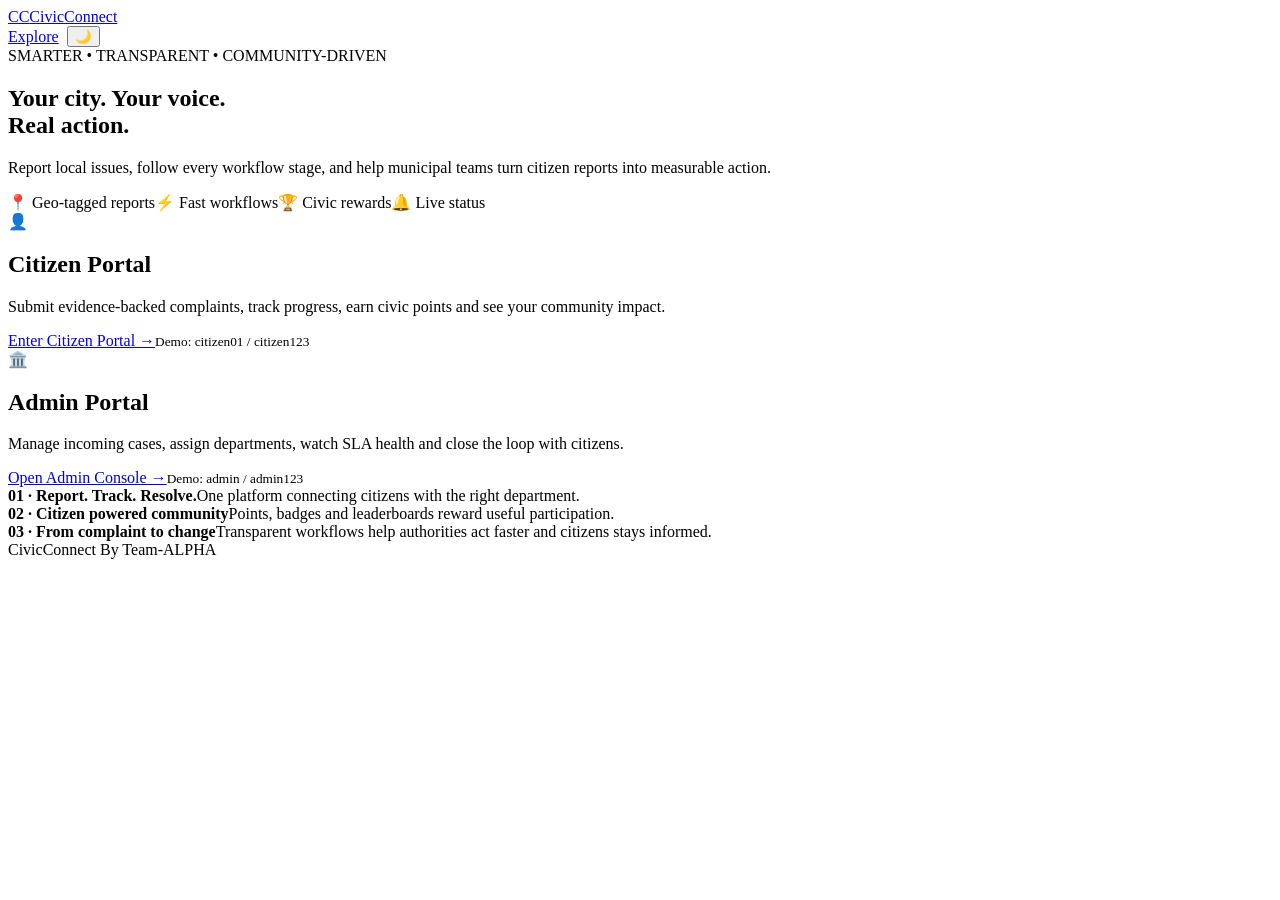
==== index.html @ ee2b41be "Add files via upload" ====
<!DOCTYPE html>
<html lang="en"><head><meta charset="UTF-8"><meta name="viewport" content="width=device-width,initial-scale=1.0"><meta name="theme-color" content="#2563eb"><title>CivicConnect | Citizen Engagement</title><link rel="stylesheet" href="css/style.css"><link rel="manifest" href="manifest.json"></head>
<body>
<header class="topbar"><a class="brand" href="index.html"><span class="brand-mark">CC</span><span>CivicConnect</span></a><div style="display:flex;gap:8px;align-items:center"><a class="btn secondary" href="#portals">Explore</a><button class="icon-btn" id="themeToggle" title="Toggle theme">🌙</button></div></header>
<main class="hero page-shell">
<section class="hero-copy"><span class="eyebrow">SMARTER • TRANSPARENT • COMMUNITY-DRIVEN</span><h1>Your city. Your voice.<br><span>Real action.</span></h1><p>Report local issues, follow every workflow stage, and help municipal teams turn citizen reports into measurable action.</p>
<div class="feature-row"><span>📍 Geo-tagged reports</span><span>⚡ Fast workflows</span><span>🏆 Civic rewards</span><span>🔔 Live status</span></div></section>
<section id="portals" class="role-grid">
<article class="role-card"><div class="role-icon">👤</div><h2>Citizen Portal</h2><p>Submit evidence-backed complaints, track progress, earn civic points and see your community impact.</p><a class="btn primary full" href="citizen/citizen-login.html">Enter Citizen Portal →</a><small>Demo: citizen01 / citizen123</small></article>
<article class="role-card admin-card"><div class="role-icon">🏛️</div><h2>Admin Portal</h2><p>Manage incoming cases, assign departments, watch SLA health and close the loop with citizens.</p><a class="btn dark full" href="admin/admin-login.html">Open Admin Console →</a><small>Demo: admin / admin123</small></article>
</section>
<section class="info-grid"><div class="info-card"><strong>01 · Report. Track. Resolve.</strong><span>One platform connecting citizens with the right department.</span></div><div class="info-card"><strong>02 · Citizen powered community</strong><span>Points, badges and leaderboards reward useful participation.</span></div><div class="info-card"><strong>03 · From complaint to change</strong><span>Transparent workflows help authorities act faster and citizens stays informed. </span></div></section>
</main><footer class="footer">CivicConnect By Team-ALPHA</footer>
<script src="js/storage.js"></script><script src="js/auth.js"></script><script src="js/app.js"></script></body></html>
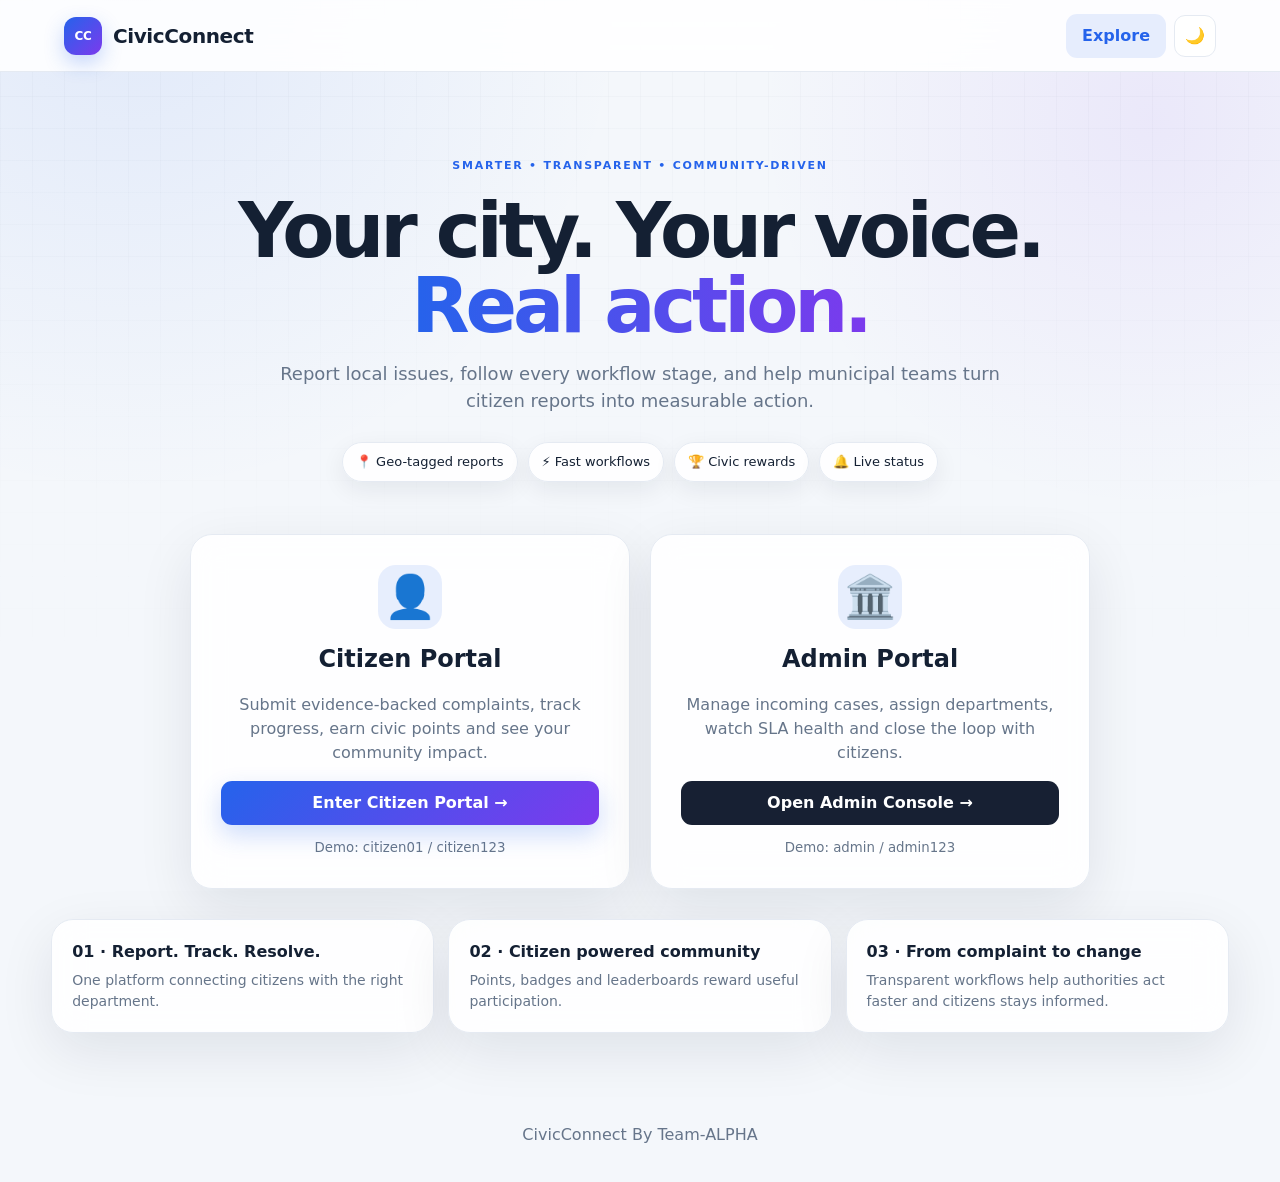
==== commit b5307d5c: "Fix stylesheet link in index.html Updated stylesheet link to point to the correct path." ====
--- a/index.html
+++ b/index.html
@@ -1,5 +1,5 @@
 <!DOCTYPE html>
-<html lang="en"><head><meta charset="UTF-8"><meta name="viewport" content="width=device-width,initial-scale=1.0"><meta name="theme-color" content="#2563eb"><title>CivicConnect | Citizen Engagement</title><link rel="stylesheet" href="css/style.css"><link rel="manifest" href="manifest.json"></head>
+<html lang="en"><head><meta charset="UTF-8"><meta name="viewport" content="width=device-width,initial-scale=1.0"><meta name="theme-color" content="#2563eb"><title>CivicConnect | Citizen Engagement</title><link rel="stylesheet" href="style.css"><link rel="manifest" href="manifest.json"></head>
 <body>
 <header class="topbar"><a class="brand" href="index.html"><span class="brand-mark">CC</span><span>CivicConnect</span></a><div style="display:flex;gap:8px;align-items:center"><a class="btn secondary" href="#portals">Explore</a><button class="icon-btn" id="themeToggle" title="Toggle theme">🌙</button></div></header>
 <main class="hero page-shell">
@@ -11,4 +11,4 @@
 </section>
 <section class="info-grid"><div class="info-card"><strong>01 · Report. Track. Resolve.</strong><span>One platform connecting citizens with the right department.</span></div><div class="info-card"><strong>02 · Citizen powered community</strong><span>Points, badges and leaderboards reward useful participation.</span></div><div class="info-card"><strong>03 · From complaint to change</strong><span>Transparent workflows help authorities act faster and citizens stays informed. </span></div></section>
 </main><footer class="footer">CivicConnect By Team-ALPHA</footer>
-<script src="js/storage.js"></script><script src="js/auth.js"></script><script src="js/app.js"></script></body></html>+<script src="js/storage.js"></script><script src="js/auth.js"></script><script src="js/app.js"></script></body></html>
--- a/style.css
+++ b/style.css
@@ -0,0 +1,43 @@
+
+:root{
+  --bg:#f4f7fb;--surface:rgba(255,255,255,.88);--surface-solid:#fff;--text:#142033;
+  --muted:#66758a;--primary:#2563eb;--primary2:#7c3aed;--border:#e5eaf2;
+  --success:#16a34a;--warning:#d97706;--danger:#dc2626;
+  --shadow:0 18px 55px rgba(15,23,42,.09);--shadow-sm:0 8px 24px rgba(15,23,42,.07);
+}
+[data-theme="dark"]{
+  --bg:#08111f;--surface:rgba(18,29,45,.88);--surface-solid:#121d2d;--text:#f2f6fb;
+  --muted:#a6b2c3;--border:#26354b;--shadow:0 18px 55px rgba(0,0,0,.28);--shadow-sm:0 8px 24px rgba(0,0,0,.2)
+}
+*{box-sizing:border-box}
+html{scroll-behavior:smooth}
+body{margin:0;background:radial-gradient(circle at 10% 0%,rgba(37,99,235,.09),transparent 30%),radial-gradient(circle at 90% 10%,rgba(124,58,237,.08),transparent 25%),var(--bg);color:var(--text);font-family:Inter,ui-sans-serif,system-ui,-apple-system,Segoe UI,sans-serif;line-height:1.5;overflow-x:hidden}
+body:before{content:"";position:fixed;inset:0;pointer-events:none;background-image:linear-gradient(rgba(100,116,139,.035) 1px,transparent 1px),linear-gradient(90deg,rgba(100,116,139,.035) 1px,transparent 1px);background-size:32px 32px;mask-image:linear-gradient(to bottom,#000,transparent 75%);z-index:-1}
+a{color:var(--primary);text-decoration:none}button,input,select,textarea{font:inherit}button{cursor:pointer}
+.topbar{min-height:72px;background:var(--surface);backdrop-filter:blur(18px);border-bottom:1px solid var(--border);display:flex;align-items:center;justify-content:space-between;padding:0 5%;position:sticky;top:0;z-index:20}
+.brand{display:flex;align-items:center;gap:11px;font-weight:850;font-size:20px;color:var(--text);letter-spacing:-.02em}.brand-mark{display:grid;place-items:center;width:38px;height:38px;border-radius:12px;background:linear-gradient(135deg,var(--primary),var(--primary2));color:#fff;font-size:12px;box-shadow:0 8px 20px rgba(37,99,235,.25);animation:float 5s ease-in-out infinite}
+.topnav{display:flex;align-items:center;gap:5px}.topnav a{padding:9px 11px;border-radius:10px;color:var(--muted);font-size:14px;transition:.2s}.topnav a.active,.topnav a:hover{background:rgba(37,99,235,.1);color:var(--primary);transform:translateY(-1px)}
+.page-shell{width:min(1180px,92%);margin:0 auto}.hero{padding:80px 0 55px}.hero-copy{text-align:center;max-width:900px;margin:auto}.eyebrow{color:var(--primary);font-size:11px;font-weight:850;letter-spacing:.16em}
+.hero h1{font-size:clamp(42px,7vw,76px);line-height:.99;letter-spacing:-.055em;margin:17px 0}.hero h1 span{background:linear-gradient(90deg,var(--primary),var(--primary2));background-clip:text;-webkit-background-clip:text;color:transparent}
+.hero-copy p{font-size:18px;color:var(--muted);max-width:730px;margin:0 auto 28px}.feature-row{display:flex;gap:10px;justify-content:center;flex-wrap:wrap}.feature-row span{padding:9px 13px;border:1px solid var(--border);border-radius:999px;background:var(--surface);font-size:13px;box-shadow:var(--shadow-sm);animation:rise .7s both}.feature-row span:nth-child(2){animation-delay:.06s}.feature-row span:nth-child(3){animation-delay:.12s}.feature-row span:nth-child(4){animation-delay:.18s}
+.role-grid{display:grid;grid-template-columns:repeat(2,1fr);gap:20px;max-width:900px;margin:52px auto 30px}.role-card,.info-card,.panel,.stat-card,.auth-card{background:var(--surface);backdrop-filter:blur(16px);border:1px solid var(--border);box-shadow:var(--shadow);border-radius:22px}.role-card{padding:30px;text-align:center;position:relative;overflow:hidden;transition:.28s}.role-card:before{content:"";position:absolute;inset:0 auto auto 0;width:100%;height:4px;background:linear-gradient(90deg,var(--primary),var(--primary2));transform:scaleX(0);transform-origin:left;transition:.3s}.role-card:hover{transform:translateY(-7px);box-shadow:0 24px 65px rgba(15,23,42,.13)}.role-card:hover:before{transform:scaleX(1)}.role-card h2{margin:12px 0 7px}.role-card p{color:var(--muted);min-height:62px}.role-icon{font-size:42px;display:grid;place-items:center;width:64px;height:64px;margin:auto;border-radius:18px;background:rgba(37,99,235,.1)}.role-card small{display:block;margin-top:13px;color:var(--muted)}
+.info-grid{display:grid;grid-template-columns:repeat(3,1fr);gap:14px}.info-card{padding:20px;transition:.25s}.info-card:hover{transform:translateY(-4px)}.info-card strong,.info-card span{display:block}.info-card span{color:var(--muted);font-size:14px;margin-top:6px}.footer{text-align:center;color:var(--muted);padding:35px}
+.btn{border:0;border-radius:11px;padding:10px 16px;font-weight:750;display:inline-flex;align-items:center;justify-content:center;gap:7px;transition:.2s;position:relative;overflow:hidden}.btn:hover{transform:translateY(-2px)}.btn.primary{background:linear-gradient(135deg,var(--primary),var(--primary2));color:#fff;box-shadow:0 10px 25px rgba(37,99,235,.22)}.btn.primary:hover{filter:brightness(1.05)}.btn.dark{background:#172033;color:#fff}.btn.secondary{background:rgba(37,99,235,.1);color:var(--primary)}.btn.ghost{background:transparent;color:var(--muted);border:1px solid var(--border)}.btn.full{width:100%}.icon-btn{background:var(--surface-solid);border:1px solid var(--border);border-radius:11px;padding:8px 10px;color:var(--text);transition:.2s}.icon-btn:hover{transform:rotate(8deg) scale(1.03)}
+.auth-body{min-height:100vh}.auth-wrap{min-height:calc(100vh - 72px);display:grid;place-items:center;padding:35px 20px}.auth-card{width:min(460px,100%);padding:34px;text-align:center;animation:pop .5s ease both}.auth-card h1{margin:10px 0 5px;letter-spacing:-.03em}.auth-card form{text-align:left;margin-top:24px}.auth-card .btn{margin-top:8px}.auth-card .role-icon{margin-bottom:10px}.demo-box{margin-top:18px;padding:13px 14px;background:linear-gradient(135deg,rgba(37,99,235,.09),rgba(124,58,237,.07));border:1px solid rgba(37,99,235,.12);border-radius:13px;text-align:left;font-size:13px}.back-link{display:block;margin-top:20px}.error{color:var(--danger);min-height:20px}.muted{color:var(--muted)}
+.page-heading{display:flex;justify-content:space-between;gap:20px;align-items:center;padding:42px 0 23px}.page-heading h1{margin:4px 0;font-size:34px;letter-spacing:-.035em}.stats-grid{display:grid;grid-template-columns:repeat(4,1fr);gap:14px;margin-bottom:22px}.stat-card{padding:18px;transition:.22s}.stat-card:hover{transform:translateY(-4px);box-shadow:var(--shadow)}.stat-card span{color:var(--muted);font-size:13px}.stat-card strong{display:block;font-size:30px;margin-top:3px}
+.two-col{display:grid;grid-template-columns:1.5fr 1fr;gap:20px;margin-bottom:25px}.panel{padding:22px}.panel-head{display:flex;justify-content:space-between;align-items:center;gap:10px;margin-bottom:15px}.panel-head h2{font-size:18px;margin:0}.list{display:grid;gap:10px}.list-item,.admin-row{border:1px solid var(--border);border-radius:13px;padding:13px;display:flex;justify-content:space-between;gap:12px;align-items:center;transition:.2s}.list-item:hover,.admin-row:hover{border-color:rgba(37,99,235,.3);transform:translateX(2px);background:rgba(37,99,235,.025)}.list-item strong,.list-item span{display:block}.list-item small{color:var(--muted)}.pill{display:inline-block;border-radius:999px;padding:4px 9px;font-size:11px;font-weight:850;white-space:nowrap}.pill.success{background:#dcfce7;color:#166534}.pill.warning{background:#fef3c7;color:#92400e}.pill.info{background:#dbeafe;color:#1e40af}.pill.danger{background:#fee2e2;color:#991b1b}.pill.neutral{background:#eef2f6;color:#667085}
+.progress-ring{width:125px;height:125px;border-radius:50%;border:10px solid rgba(37,99,235,.12);display:grid;place-items:center;margin:10px auto}.progress-ring div{text-align:center}.progress-ring strong{font-size:30px;display:block}.progress-ring span{font-size:12px;color:var(--muted)}.mini-leader{border-top:1px solid var(--border);margin-top:20px;padding-top:15px;display:flex;justify-content:space-between}
+.narrow{max-width:900px}.form-grid{display:grid;gap:18px;margin-bottom:40px}.form-grid label,.coord-grid label,.auth-card label{font-weight:700;font-size:14px}.form-grid input,.form-grid select,.form-grid textarea,.toolbar input,.toolbar select,.auth-card input{display:block;width:100%;margin-top:7px;padding:11px 12px;border:1px solid var(--border);border-radius:11px;background:var(--bg);color:var(--text);outline:none;transition:.2s}.form-grid input:focus,.form-grid select:focus,.form-grid textarea:focus,.toolbar input:focus,.toolbar select:focus,.auth-card input:focus{border-color:var(--primary);box-shadow:0 0 0 4px rgba(37,99,235,.08)}
+.upload-box,.location-box{border:1px dashed var(--border);padding:16px;border-radius:14px}.photo-preview{margin-top:12px;min-height:100px;display:grid;place-items:center;background:var(--bg);border-radius:10px;overflow:hidden;color:var(--muted)}.photo-preview img{max-width:100%;max-height:230px;object-fit:cover}.location-actions{display:grid;grid-template-columns:auto 1fr;gap:10px}.coord-grid{display:grid;grid-template-columns:1fr 1fr;gap:10px;margin-top:10px}.map-placeholder{height:150px;margin-top:12px;border-radius:12px;background:linear-gradient(135deg,rgba(37,99,235,.08),rgba(22,163,74,.08));display:grid;place-items:center;color:var(--muted);text-align:center;padding:20px}.form-actions{display:flex;justify-content:flex-end;gap:10px}
+.complaint-grid{display:grid;grid-template-columns:repeat(2,1fr);gap:18px;padding-bottom:40px}.complaint-card{background:var(--surface);border:1px solid var(--border);border-radius:16px;padding:20px;box-shadow:var(--shadow);transition:.25s}.complaint-card:hover{transform:translateY(-4px)}.complaint-card h2{font-size:18px;margin:0}.complaint-meta{display:flex;flex-wrap:wrap;gap:7px;margin:10px 0}.timeline{display:grid;grid-template-columns:repeat(5,1fr);gap:5px;margin:16px 0}.timeline-step{font-size:10px;text-align:center;color:var(--muted)}.timeline-step:before{content:"";display:block;width:13px;height:13px;border-radius:50%;background:var(--border);margin:0 auto 5px;transition:.3s}.timeline-step.done{color:var(--success);font-weight:700}.timeline-step.done:before{background:var(--success);box-shadow:0 0 0 4px rgba(22,163,74,.1)}.complaint-card img{width:100%;height:130px;object-fit:cover;border-radius:10px;margin-top:10px}
+.badge-grid{display:grid;grid-template-columns:repeat(2,1fr);gap:10px}.badge-item{border:1px solid var(--border);padding:14px;border-radius:12px}.badge-item strong{display:block}.leaderboard{display:grid;gap:8px}.leader-row{display:grid;grid-template-columns:35px 1fr auto;align-items:center;padding:11px;border:1px solid var(--border);border-radius:10px}
+.profile-card{display:flex;align-items:center;gap:20px;margin-bottom:20px}.avatar{width:80px;height:80px;border-radius:50%;background:linear-gradient(135deg,var(--primary),var(--primary2));color:#fff;display:grid;place-items:center;font-size:24px;font-weight:800;box-shadow:0 10px 25px rgba(37,99,235,.2)}.compact{grid-template-columns:repeat(3,1fr)}.toolbar{display:grid;grid-template-columns:1fr 180px;gap:12px;margin-bottom:18px}.footer-note{font-size:12px;color:var(--muted);margin-top:8px}.toast{position:fixed;right:20px;bottom:20px;background:var(--text);color:var(--surface-solid);padding:13px 16px;border-radius:12px;box-shadow:var(--shadow);z-index:50;animation:toastIn .35s ease both}.modal-backdrop{position:fixed;inset:0;background:rgba(2,6,23,.62);backdrop-filter:blur(5px);display:grid;place-items:center;z-index:30;padding:20px;animation:fade .2s}.modal{width:min(760px,100%);max-height:90vh;overflow:auto;background:var(--surface-solid);border-radius:20px;padding:22px;box-shadow:0 30px 100px rgba(0,0,0,.25);animation:pop .25s ease}.modal-actions{display:flex;justify-content:flex-end;gap:8px;margin-top:18px}.admin-row{align-items:flex-start}.admin-row-main{flex:1}.admin-row-main h3{margin:0;font-size:16px}.admin-row-main p{margin:3px 0;color:var(--muted);font-size:13px}.admin-row-actions{display:flex;gap:6px;flex-wrap:wrap}.analytics-bar{margin:10px 0}.analytics-label{display:flex;justify-content:space-between;font-size:13px}.bar{height:8px;border-radius:99px;background:var(--border);overflow:hidden}.bar i{display:block;height:100%;background:linear-gradient(90deg,var(--primary),var(--primary2));border-radius:99px;transition:width .7s ease}
+.kpi-strip{display:grid;grid-template-columns:repeat(3,1fr);gap:10px;margin:0 0 18px}.kpi{padding:13px 15px;border:1px solid var(--border);border-radius:14px;background:var(--surface)}.kpi b{display:block;font-size:22px}.kpi span{font-size:12px;color:var(--muted)}
+.profile-hero{display:grid;grid-template-columns:auto 1fr auto;align-items:center;gap:18px}.profile-actions{display:flex;gap:8px;flex-wrap:wrap}.impact-bar{height:10px;background:var(--border);border-radius:99px;overflow:hidden;margin-top:8px}.impact-bar i{display:block;height:100%;width:70%;background:linear-gradient(90deg,var(--primary),var(--primary2));border-radius:99px}.activity-list{display:grid;gap:9px}.activity{display:flex;gap:12px;align-items:flex-start;padding:12px;border:1px solid var(--border);border-radius:12px}.activity-icon{width:32px;height:32px;border-radius:10px;display:grid;place-items:center;background:rgba(37,99,235,.1)}
+@keyframes rise{from{opacity:0;transform:translateY(12px)}to{opacity:1;transform:none}}@keyframes pop{from{opacity:0;transform:translateY(12px) scale(.98)}to{opacity:1;transform:none}}@keyframes fade{from{opacity:0}to{opacity:1}}@keyframes toastIn{from{opacity:0;transform:translateY(12px)}to{opacity:1;transform:none}}@keyframes float{0%,100%{transform:translateY(0)}50%{transform:translateY(-3px)}}
+@media(max-width:850px){.role-grid,.info-grid,.two-col,.complaint-grid{grid-template-columns:1fr}.stats-grid{grid-template-columns:repeat(2,1fr)}.topnav{gap:2px;overflow:auto}.topnav a{white-space:nowrap}.page-heading{align-items:flex-start;flex-direction:column}.toolbar{grid-template-columns:1fr}.admin-row{flex-direction:column}.profile-hero{grid-template-columns:auto 1fr}.profile-actions{grid-column:1/-1}.kpi-strip{grid-template-columns:1fr 1fr}}
+@media(max-width:560px){.stats-grid{grid-template-columns:1fr 1fr}.topbar{padding:0 4%}.topnav .btn.ghost{display:none}.location-actions,.coord-grid{grid-template-columns:1fr}.hero{padding:50px 0}.hero h1{font-size:44px}.auth-card{padding:26px}.kpi-strip{grid-template-columns:1fr}.profile-hero{grid-template-columns:1fr;text-align:center}.avatar{margin:auto}}
+@media(prefers-reduced-motion:reduce){*,*::before,*::after{animation-duration:.001ms!important;transition-duration:.001ms!important;scroll-behavior:auto!important}}
+
+.password-wrap{position:relative}.password-wrap input{padding-right:46px}.password-eye{position:absolute;right:8px;top:50%;transform:translateY(-50%);border:0;background:transparent;color:var(--muted);padding:7px;border-radius:8px}.password-eye:hover{background:rgba(37,99,235,.08)}.report-center{display:flex;align-items:center;justify-content:space-between;gap:20px;margin-bottom:22px;position:relative;overflow:hidden}.report-center:after{content:"";position:absolute;width:180px;height:180px;border-radius:50%;right:-80px;top:-100px;background:rgba(37,99,235,.08);pointer-events:none}.report-center h2{margin:4px 0}.report-actions{display:flex;gap:8px;flex-wrap:wrap;position:relative;z-index:1}.profile-editor{width:min(760px,100%)}.profile-edit-grid{display:grid;grid-template-columns:190px 1fr;gap:25px;align-items:start}.photo-editor{text-align:center}.profile-avatar-large{margin:0 auto 12px}.profile-avatar img,.profile-avatar-large img{width:100%;height:100%;object-fit:cover;border-radius:50%}.file-btn{cursor:pointer}.compact-form{margin:0;grid-template-columns:1fr 1fr;gap:13px}.contact-list{display:grid;gap:10px;margin-bottom:16px}.contact-list>div{padding:13px;border:1px solid var(--border);border-radius:12px;background:rgba(37,99,235,.025)}.contact-list span,.contact-list strong{display:block}.contact-list span{font-size:12px;color:var(--muted);margin-bottom:3px}.leader-me{border-color:rgba(37,99,235,.35);background:rgba(37,99,235,.06)}.leader-row small{display:block;color:var(--muted);font-size:11px}.quick-links{display:grid;gap:9px}.profile-lower{margin-bottom:25px}
+@media(max-width:650px){.report-center{flex-direction:column;align-items:flex-start}.profile-edit-grid{grid-template-columns:1fr}.compact-form{grid-template-columns:1fr}}
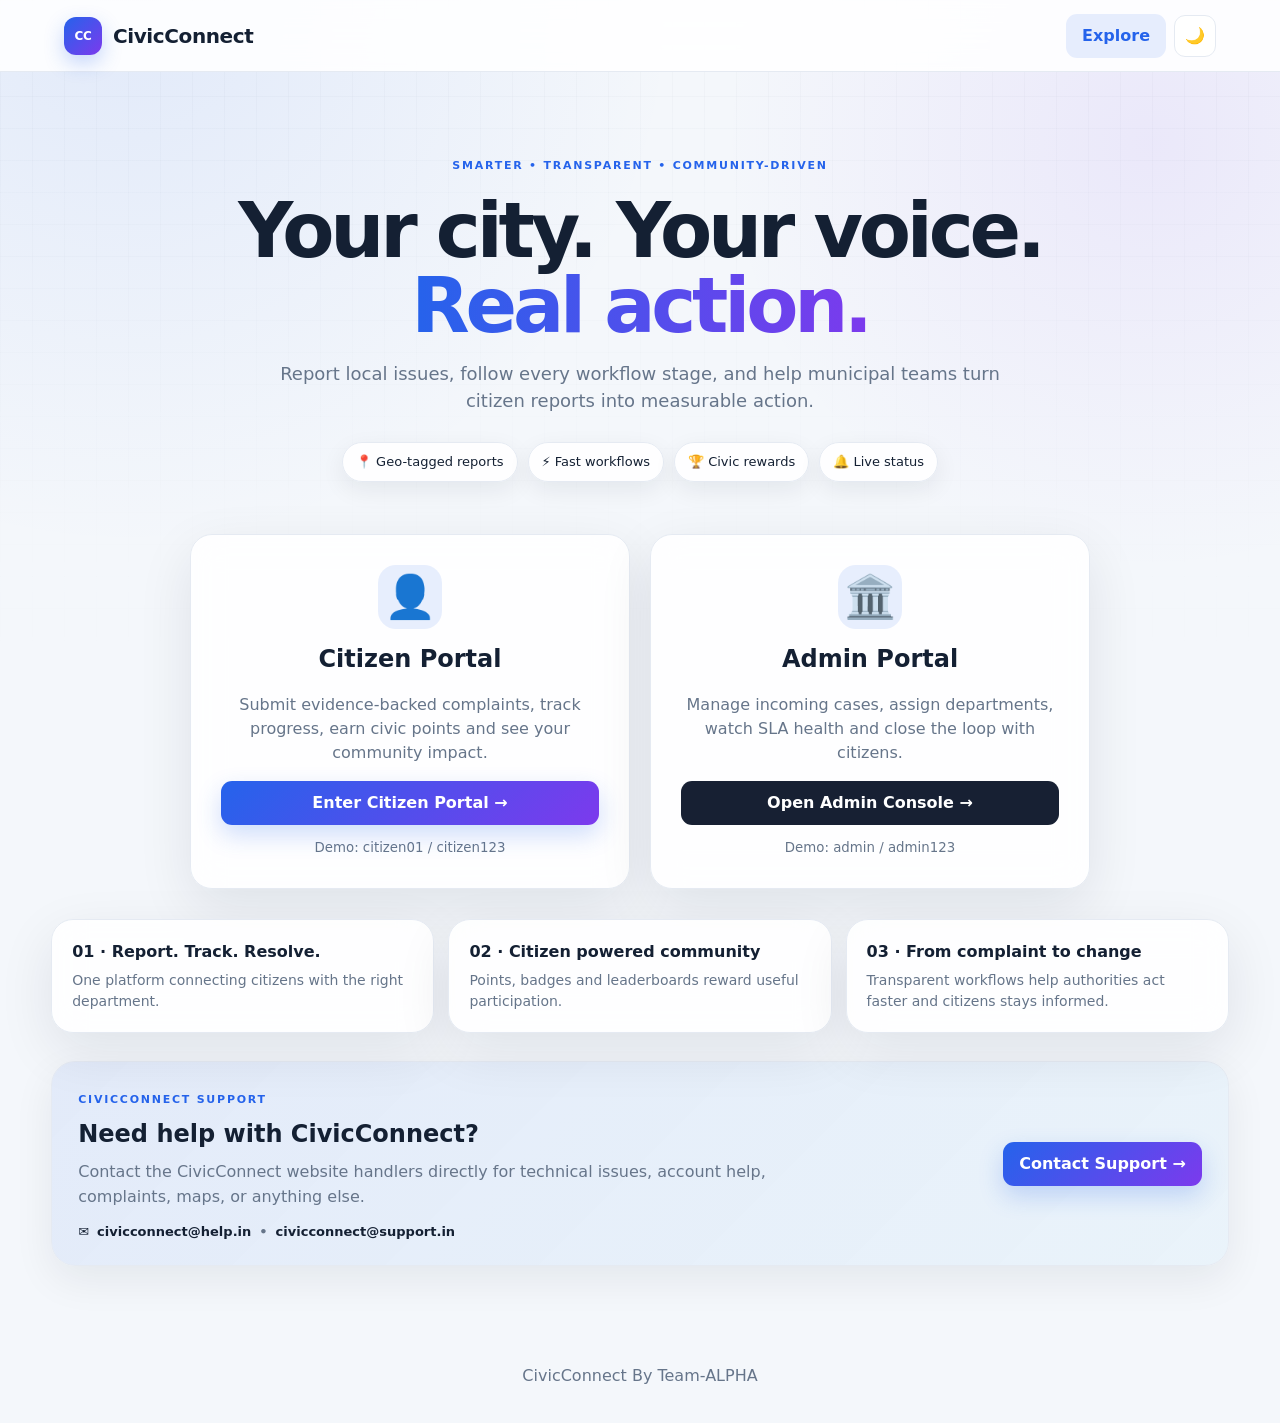
==== commit 27287fe3: "Add files via upload" ====
--- a/index.html
+++ b/index.html
@@ -1,14 +1,14 @@
 <!DOCTYPE html>
-<html lang="en"><head><meta charset="UTF-8"><meta name="viewport" content="width=device-width,initial-scale=1.0"><meta name="theme-color" content="#2563eb"><title>CivicConnect | Citizen Engagement</title><link rel="stylesheet" href="style.css"><link rel="manifest" href="manifest.json"></head>
+<html lang="en"><head><meta charset="UTF-8"><meta name="viewport" content="width=device-width,initial-scale=1.0"><meta name="theme-color" content="#2563eb"><title>CivicConnect | Citizen Engagement</title><link rel="stylesheet" href="style.css"><link rel="stylesheet" href="support.css"><link rel="manifest" href="manifest.json"></head>
 <body>
 <header class="topbar"><a class="brand" href="index.html"><span class="brand-mark">CC</span><span>CivicConnect</span></a><div style="display:flex;gap:8px;align-items:center"><a class="btn secondary" href="#portals">Explore</a><button class="icon-btn" id="themeToggle" title="Toggle theme">🌙</button></div></header>
 <main class="hero page-shell">
 <section class="hero-copy"><span class="eyebrow">SMARTER • TRANSPARENT • COMMUNITY-DRIVEN</span><h1>Your city. Your voice.<br><span>Real action.</span></h1><p>Report local issues, follow every workflow stage, and help municipal teams turn citizen reports into measurable action.</p>
 <div class="feature-row"><span>📍 Geo-tagged reports</span><span>⚡ Fast workflows</span><span>🏆 Civic rewards</span><span>🔔 Live status</span></div></section>
 <section id="portals" class="role-grid">
-<article class="role-card"><div class="role-icon">👤</div><h2>Citizen Portal</h2><p>Submit evidence-backed complaints, track progress, earn civic points and see your community impact.</p><a class="btn primary full" href="citizen/citizen-login.html">Enter Citizen Portal →</a><small>Demo: citizen01 / citizen123</small></article>
-<article class="role-card admin-card"><div class="role-icon">🏛️</div><h2>Admin Portal</h2><p>Manage incoming cases, assign departments, watch SLA health and close the loop with citizens.</p><a class="btn dark full" href="admin/admin-login.html">Open Admin Console →</a><small>Demo: admin / admin123</small></article>
+<article class="role-card"><div class="role-icon">👤</div><h2>Citizen Portal</h2><p>Submit evidence-backed complaints, track progress, earn civic points and see your community impact.</p><a class="btn primary full" href="citizen-login.html">Enter Citizen Portal →</a><small>Demo: citizen01 / citizen123</small></article>
+<article class="role-card admin-card"><div class="role-icon">🏛️</div><h2>Admin Portal</h2><p>Manage incoming cases, assign departments, watch SLA health and close the loop with citizens.</p><a class="btn dark full" href="admin-login.html">Open Admin Console →</a><small>Demo: admin / admin123</small></article>
 </section>
-<section class="info-grid"><div class="info-card"><strong>01 · Report. Track. Resolve.</strong><span>One platform connecting citizens with the right department.</span></div><div class="info-card"><strong>02 · Citizen powered community</strong><span>Points, badges and leaderboards reward useful participation.</span></div><div class="info-card"><strong>03 · From complaint to change</strong><span>Transparent workflows help authorities act faster and citizens stays informed. </span></div></section>
+<section class="info-grid"><div class="info-card"><strong>01 · Report. Track. Resolve.</strong><span>One platform connecting citizens with the right department.</span></div><div class="info-card"><strong>02 · Citizen powered community</strong><span>Points, badges and leaderboards reward useful participation.</span></div><div class="info-card"><strong>03 · From complaint to change</strong><span>Transparent workflows help authorities act faster and citizens stays informed.</span></div></section><section id="supportContainer" class="support-home-section" aria-label="CivicConnect support"></section>
 </main><footer class="footer">CivicConnect By Team-ALPHA</footer>
-<script src="js/storage.js"></script><script src="js/auth.js"></script><script src="js/app.js"></script></body></html>
+<script src="storage.js"></script><script src="auth.js"></script><script src="app.js"></script><script src="support.js"></script></body></html>
--- a/style.css
+++ b/style.css
@@ -41,3 +41,35 @@
 
 .password-wrap{position:relative}.password-wrap input{padding-right:46px}.password-eye{position:absolute;right:8px;top:50%;transform:translateY(-50%);border:0;background:transparent;color:var(--muted);padding:7px;border-radius:8px}.password-eye:hover{background:rgba(37,99,235,.08)}.report-center{display:flex;align-items:center;justify-content:space-between;gap:20px;margin-bottom:22px;position:relative;overflow:hidden}.report-center:after{content:"";position:absolute;width:180px;height:180px;border-radius:50%;right:-80px;top:-100px;background:rgba(37,99,235,.08);pointer-events:none}.report-center h2{margin:4px 0}.report-actions{display:flex;gap:8px;flex-wrap:wrap;position:relative;z-index:1}.profile-editor{width:min(760px,100%)}.profile-edit-grid{display:grid;grid-template-columns:190px 1fr;gap:25px;align-items:start}.photo-editor{text-align:center}.profile-avatar-large{margin:0 auto 12px}.profile-avatar img,.profile-avatar-large img{width:100%;height:100%;object-fit:cover;border-radius:50%}.file-btn{cursor:pointer}.compact-form{margin:0;grid-template-columns:1fr 1fr;gap:13px}.contact-list{display:grid;gap:10px;margin-bottom:16px}.contact-list>div{padding:13px;border:1px solid var(--border);border-radius:12px;background:rgba(37,99,235,.025)}.contact-list span,.contact-list strong{display:block}.contact-list span{font-size:12px;color:var(--muted);margin-bottom:3px}.leader-me{border-color:rgba(37,99,235,.35);background:rgba(37,99,235,.06)}.leader-row small{display:block;color:var(--muted);font-size:11px}.quick-links{display:grid;gap:9px}.profile-lower{margin-bottom:25px}
 @media(max-width:650px){.report-center{flex-direction:column;align-items:flex-start}.profile-edit-grid{grid-template-columns:1fr}.compact-form{grid-template-columns:1fr}}
+
+/* CivicConnect citizen authentication flow */
+.citizen-auth-page .auth-wrap{padding-top:45px;padding-bottom:45px}
+.citizen-auth-card{position:relative;overflow:hidden}
+.citizen-auth-card:before{content:"";position:absolute;width:230px;height:230px;border-radius:50%;right:-135px;top:-135px;background:rgba(124,58,237,.09);pointer-events:none}
+.citizen-auth-card:after{content:"";position:absolute;width:180px;height:180px;border-radius:50%;left:-125px;bottom:-115px;background:rgba(37,99,235,.07);pointer-events:none}
+.auth-visual,.auth-view,.back-link{position:relative;z-index:1}
+.auth-view{animation:authViewIn .4s ease both}
+.auth-view[hidden]{display:none}
+.auth-choice-box{margin-top:25px;padding:20px;border:1px solid var(--border);border-radius:17px;background:rgba(37,99,235,.025)}
+.auth-choice-box h2{font-size:18px;margin:0 0 4px}
+.auth-choice-box>p{font-size:13px;margin:0 0 15px}
+.auth-choice-grid{display:grid;gap:11px}
+.auth-choice{width:100%;display:grid;grid-template-columns:42px 1fr 24px;align-items:center;gap:11px;text-align:left;border:1px solid var(--border);border-radius:14px;padding:13px;background:var(--surface-solid);color:var(--text);transition:.25s;box-shadow:0 7px 18px rgba(15,23,42,.045)}
+.auth-choice:hover{transform:translateY(-3px);border-color:rgba(37,99,235,.3);box-shadow:0 14px 28px rgba(15,23,42,.09)}
+.auth-choice.primary-choice:hover{background:rgba(37,99,235,.045)}
+.auth-choice.secondary-choice:hover{background:rgba(124,58,237,.045)}
+.choice-icon{width:42px;height:42px;display:grid;place-items:center;border-radius:12px;background:rgba(37,99,235,.1);font-size:20px}
+.secondary-choice .choice-icon{background:rgba(124,58,237,.1)}
+.auth-choice strong,.auth-choice small{display:block}.auth-choice strong{font-size:14px}.auth-choice small{font-size:11px;color:var(--muted);margin-top:2px}.choice-arrow{font-size:20px;color:var(--primary);transition:.2s}.auth-choice:hover .choice-arrow{transform:translateX(3px)}
+.auth-demo-note{text-align:center!important;font-size:12px!important}
+.auth-back-btn{border:0;background:transparent;color:var(--muted);padding:0;margin:0 0 8px;font-size:13px;font-weight:700}.auth-back-btn:hover{color:var(--primary)}
+.auth-submit{margin-top:18px!important;min-height:46px}.auth-submit b{font-size:17px;transition:.2s}.auth-submit:hover b{transform:translateX(3px)}
+.auth-switch{text-align:center;font-size:13px;color:var(--muted);margin:18px 0 0}.auth-switch button{border:0;background:transparent;color:var(--primary);font-weight:800;padding:0}.auth-switch button:hover{text-decoration:underline}
+.register-grid{display:grid;grid-template-columns:1fr 1fr;gap:13px;margin-top:20px}.register-grid label{margin:0!important}
+.auth-card input::placeholder{color:var(--muted);opacity:.65}
+@keyframes authViewIn{from{opacity:0;transform:translateY(10px)}to{opacity:1;transform:none}}
+@media(max-width:560px){.citizen-auth-page .auth-wrap{padding:25px 14px}.citizen-auth-card{padding:23px}.register-grid{grid-template-columns:1fr;gap:13px}.auth-choice{grid-template-columns:38px 1fr 20px;padding:12px}.choice-icon{width:38px;height:38px}.auth-choice-box{padding:16px}}
+.auth-shake{animation:authShake .35s ease}@keyframes authShake{0%,100%{transform:translateX(0)}25%{transform:translateX(-5px)}75%{transform:translateX(5px)}}
+
+.gov-verify-row{display:grid;grid-template-columns:1fr auto;gap:8px;margin-top:7px}.gov-verify-row input{margin-top:0!important}.gov-verify-btn{padding:10px 14px;font-size:12px;letter-spacing:.04em}.gov-status{display:block;margin-top:6px;font-size:11px;color:var(--muted)}.gov-status.checking{color:var(--primary)}.gov-status.verified{color:var(--success);font-weight:800}.gov-status.not-verified{color:var(--danger);font-weight:800}
+.gov-popup-backdrop{position:fixed;inset:0;z-index:200;background:rgba(15,23,42,.58);backdrop-filter:blur(5px);display:grid;place-items:center;padding:20px}.gov-popup{width:min(390px,100%);padding:28px;text-align:center;background:var(--surface-solid);color:var(--text);border:1px solid var(--border);border-radius:22px;box-shadow:0 30px 90px rgba(15,23,42,.25);animation:rise .22s ease-out}.gov-popup-icon{width:54px;height:54px;margin:0 auto 12px;border-radius:50%;display:grid;place-items:center;background:rgba(37,99,235,.1);font-size:26px;font-weight:900}.gov-popup h3{margin:0 0 6px}.gov-popup p{color:var(--muted);font-size:13px;line-height:1.5;margin:0 0 18px}
--- a/support.css
+++ b/support.css
@@ -0,0 +1 @@
+.support-home-section{margin:28px 0 8px}.support-home-card{display:flex;align-items:center;justify-content:space-between;gap:24px;padding:24px 26px;border:1px solid var(--border);border-radius:24px;background:linear-gradient(135deg,rgba(37,99,235,.08),rgba(14,165,233,.045));box-shadow:0 14px 40px rgba(15,23,42,.07)}.support-home-copy{min-width:0}.support-home-copy h2{margin:6px 0 8px}.support-home-copy p{margin:0;max-width:720px;line-height:1.55;color:var(--muted)}.support-home-emails{display:flex;align-items:center;gap:8px;flex-wrap:wrap;margin-top:12px;font-size:13px;font-weight:700}.support-home-emails span:nth-child(3){color:var(--muted)}.support-open-btn{white-space:nowrap}.support-modal{position:fixed;inset:0;z-index:100;display:grid;place-items:center;padding:20px}.support-modal[hidden]{display:none!important}.support-backdrop{position:absolute;inset:0;background:rgba(15,23,42,.55);backdrop-filter:blur(5px)}.support-card{position:relative;z-index:1;width:min(500px,100%);padding:28px;background:var(--surface-solid);color:var(--text);border:1px solid var(--border);border-radius:24px;box-shadow:0 30px 90px rgba(15,23,42,.25);animation:rise .22s ease-out}.support-close{position:absolute;right:15px;top:10px;width:40px;height:40px;border:0;border-radius:12px;background:transparent;color:var(--muted);font-size:28px;line-height:1;cursor:pointer}.support-close:hover{background:rgba(100,116,139,.1);color:var(--text)}.support-icon{width:50px;height:50px;display:grid;place-items:center;border-radius:15px;background:rgba(37,99,235,.1);font-size:24px;margin-bottom:14px}.support-card h2{margin:5px 0}.support-card p{line-height:1.55}.support-recipient{display:grid;gap:2px;padding:13px 15px;margin:16px 0;border:1px solid var(--border);border-radius:14px;background:rgba(37,99,235,.045)}.support-recipient span{font-size:12px;color:var(--muted);margin-bottom:4px}.support-recipient strong{font-size:13px}.support-form{display:grid;gap:13px}.support-form label{font-weight:750;font-size:13px}.support-form select,.support-form textarea{display:block;width:100%;margin-top:7px;padding:11px 12px;border:1px solid var(--border);border-radius:11px;background:var(--bg);color:var(--text);outline:none;box-sizing:border-box}.support-form textarea{resize:vertical}.support-open{overflow:hidden}@media(max-width:700px){.support-home-card{flex-direction:column;align-items:flex-start}.support-open-btn{width:100%}}@media(max-width:600px){.support-card{padding:22px}.support-home-card{padding:20px}.support-home-emails{font-size:12px}}
